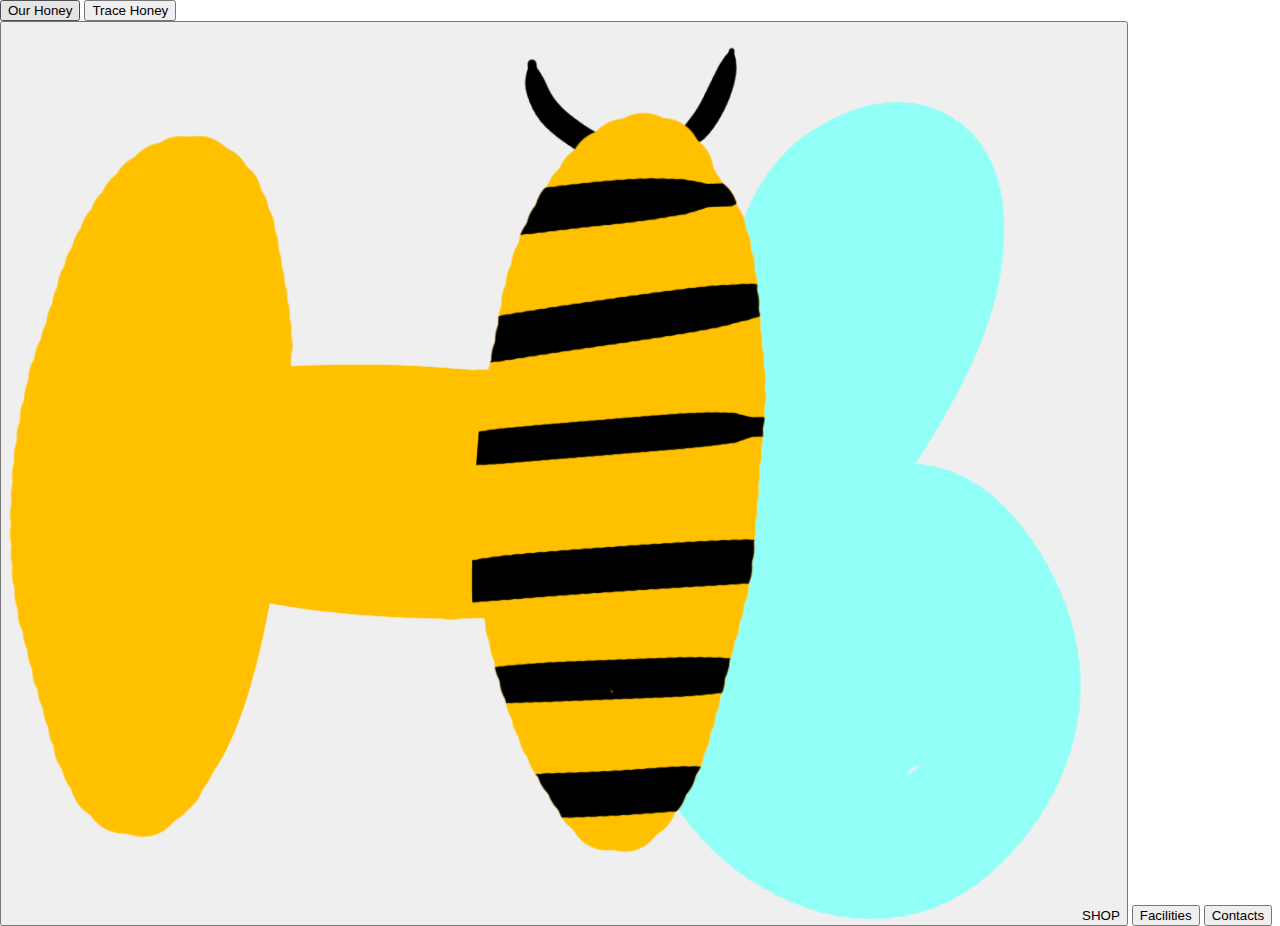
==== index.html @ 5f704611 "articolo" ====
<!DOCTYPE html>
<html lang="en">

<head>
    <meta charset="UTF-8">
    <meta name="viewport" content="width=device-width, initial-scale=1.0">
    <link rel="stylesheet" href="./assets/reset.css">
    <title>Document</title>
</head>

<body>
    <header>
        <div id="navBar">
            <button id="b1">Our Honey</button>
            <button id="b2">Trace Honey</button>

            <button id="b3"><img id="logoImg" src="../assets/imgs/logo.png">SHOP</button>

            <button id="b4">Facilities</button>
            <button id="b5">Contacts</button>
        </div>
    </header>

</body>

</html>
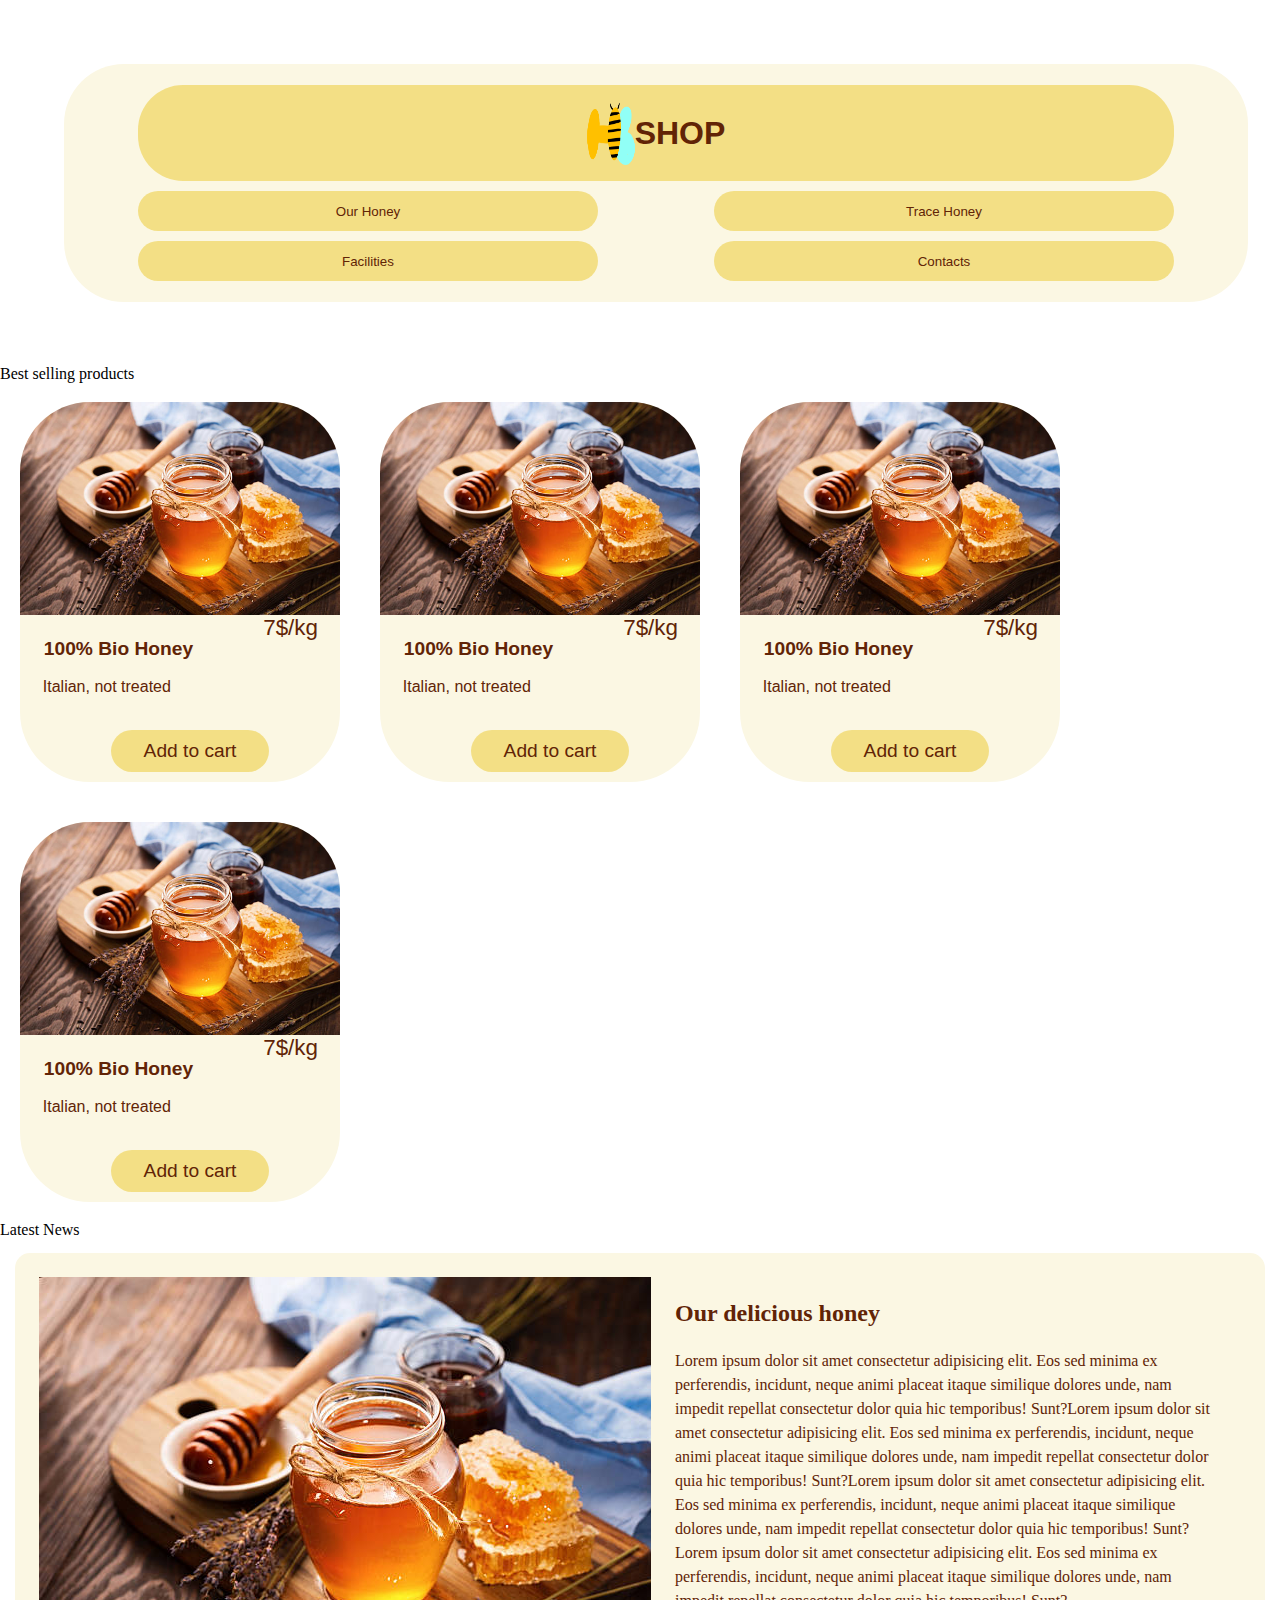
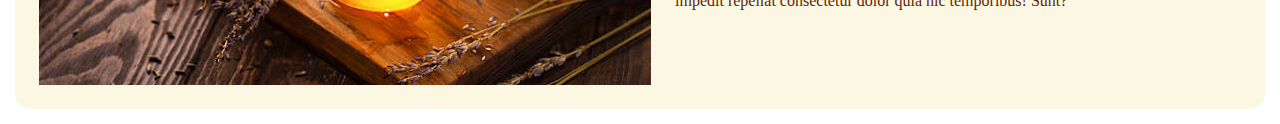
==== commit f4c54239: "a" ====
--- a/index.html
+++ b/index.html
@@ -5,22 +5,111 @@
     <meta charset="UTF-8">
     <meta name="viewport" content="width=device-width, initial-scale=1.0">
     <link rel="stylesheet" href="./assets/reset.css">
+    <link rel="stylesheet" href="./assets/styòe.css">
     <title>Document</title>
 </head>
 
 <body>
     <header>
         <div id="navBar">
+            <button id="b3"><img id="logoImg" src="../assets/imgs/logo.png">SHOP</button>
+
             <button id="b1">Our Honey</button>
             <button id="b2">Trace Honey</button>
 
-            <button id="b3"><img id="logoImg" src="../assets/imgs/logo.png">SHOP</button>
 
             <button id="b4">Facilities</button>
             <button id="b5">Contacts</button>
         </div>
     </header>
 
+    <main>
+        <h1>Best selling products</h1>
+        <div id="shopWrap">
+
+            <div id="productCard">
+                <img src="../assets/imgs/honey.jpg">
+                <div>
+                    <div>
+                        <h6>100% Bio Honey</h6>
+                        <p>Italian, not treated</p>
+                    </div>
+                    <span>7$/kg</span>
+                </div>
+                <div>
+                    <button>Add to cart</button>
+                </div>
+            </div>
+            <div id="productCard">
+                <img src="../assets/imgs/honey.jpg">
+                <div>
+                    <div>
+                        <h6>100% Bio Honey</h6>
+                        <p>Italian, not treated</p>
+                    </div>
+                    <span>7$/kg</span>
+                </div>
+                <div>
+                    <button>Add to cart</button>
+                </div>
+            </div>
+            <div id="productCard">
+                <img src="../assets/imgs/honey.jpg">
+                <div>
+                    <div>
+                        <h6>100% Bio Honey</h6>
+                        <p>Italian, not treated</p>
+                    </div>
+                    <span>7$/kg</span>
+                </div>
+                <div>
+                    <button>Add to cart</button>
+                </div>
+            </div>
+            <div id="productCard">
+                <img src="../assets/imgs/honey.jpg">
+                <div>
+                    <div>
+                        <h6>100% Bio Honey</h6>
+                        <p>Italian, not treated</p>
+                    </div>
+                    <span>7$/kg</span>
+                </div>
+                <div>
+                    <button>Add to cart</button>
+                </div>
+            </div>
+        </div>
+        <h1>Latest News</h1>
+        <div id="flexible">
+            <img src="../assets/imgs/honey.jpg">
+            <div id="testo">
+                <h5>Our delicious honey</h5>
+                <p>Lorem ipsum dolor sit amet consectetur adipisicing elit. Eos sed minima ex perferendis, incidunt,
+                    neque
+                    animi
+                    placeat itaque similique dolores unde, nam impedit repellat consectetur dolor quia hic temporibus!
+                    Sunt?Lorem ipsum dolor sit amet consectetur adipisicing elit. Eos sed minima ex perferendis,
+                    incidunt,
+                    neque
+                    animi
+                    placeat itaque similique dolores unde, nam impedit repellat consectetur dolor quia hic temporibus!
+                    Sunt?Lorem ipsum dolor sit amet consectetur adipisicing elit. Eos sed minima ex perferendis,
+                    incidunt,
+                    neque
+                    animi
+                    placeat itaque similique dolores unde, nam impedit repellat consectetur dolor quia hic temporibus!
+                    Sunt?Lorem ipsum dolor sit amet consectetur adipisicing elit. Eos sed minima ex perferendis,
+                    incidunt,
+                    neque
+                    animi
+                    placeat itaque similique dolores unde, nam impedit repellat consectetur dolor quia hic temporibus!
+                    Sunt?
+                </p>
+            </div>
+        </div>
+    </main>
+
 </body>
 
 </html>--- a/assets/styòe.css
+++ b/assets/styòe.css
@@ -0,0 +1,198 @@
+@media screen and (min-width: 769px) {
+    #shopWrap {
+        display: flex;
+        flex-wrap: wrap;
+    }
+}
+
+#productCard {
+    background-color: #FBF7E3;
+    width: 320px;
+    margin: 20px;
+    border-radius: 70px;
+    min-height: 380px;
+    overflow: hidden;
+    display: flex;
+    flex-direction: column;
+
+}
+
+#productCard img {
+    width: 100%;
+}
+
+#productCard div {
+    display: flex;
+    justify-content: space-between;
+    margin: 2px;
+}
+
+#productCard div div p,
+#productCard div div h6,
+#productCard div span,
+#productCard div button {
+    color: #612406;
+    font-family: sans-serif;
+}
+
+#productCard div {
+    flex-grow: 1;
+}
+
+#productCard div div h6 {
+    font-size: 1.2em;
+    font-weight: 600;
+    padding: 1px;
+}
+
+#productCard div span {}
+
+
+#productCard div div {
+    display: flex;
+    flex-direction: column;
+    justify-content: space-evenly;
+    margin-left: 1.3em;
+}
+
+#productCard div span {
+    width: 30%;
+
+    text-align: center;
+    font-size: 1.4rem;
+}
+
+#productCard div {
+    position: relative;
+    min-height: 60px;
+}
+
+#productCard div button {
+    position: absolute;
+    left: 50%;
+    transform: translateX(-50%);
+    font-size: 1.2em;
+    border-radius: 30px;
+    padding: 10px;
+    margin: 10px;
+    background-color: #F3DF85;
+    border: 0;
+    width: 50%;
+}
+
+#logoImg {
+    width: 4rem;
+    height: 4rem;
+}
+
+#navBar {
+    padding: 1em;
+    display: flex;
+    justify-content: space-around;
+    background-color: #FBF7E3;
+    border-radius: 60px;
+    width: 90%;
+    margin: 5%;
+    flex-wrap: wrap;
+}
+
+
+#logoImg {
+    width: 3rem;
+}
+
+#navBar button {
+    display: flex;
+    justify-content: center;
+    align-items: center;
+    border: 0;
+    padding: 1.5em;
+    color: #612406;
+    background-color: #F3DF85;
+    border-radius: 45px;
+    height: 2em;
+    margin: 5px;
+    width: 40%;
+}
+
+#b3 {
+    padding: 6em;
+    width: 90% !important;
+    height: 3em !important;
+    font-weight: 600;
+    font-size: 2em;
+}
+
+#testo {
+    order: 1;
+    width: 100%;
+
+}
+
+#flexible {
+    background-color: #FBF7E3;
+    padding: 1.5em;
+    border-radius: 15px;
+    display: flex;
+    flex-direction: column;
+    color: #612406;
+    max-width: 350px;
+    margin: 10px auto 0 auto;
+}
+
+#testo {
+    order: 1;
+}
+
+@media screen and (min-width: 768px) {
+    #flexible {
+        background-color: #FBF7E3;
+        padding: 1.5em;
+        border-radius: 15px;
+        display: flex;
+        flex-direction: column;
+        color: #612406;
+        max-width: 9999px;
+        margin: 15px;
+
+    }
+
+    #testo {
+        order: 2;
+    }
+
+}
+
+
+@media screen and (min-width: 1200px) {
+    #flexible {
+        background-color: #FBF7E3;
+        padding: 1.5em;
+        border-radius: 15px;
+        display: flex;
+        flex-direction: row;
+        color: #612406;
+        max-width: 9999px;
+
+    }
+
+    #testo {
+        order: 2;
+    }
+
+}
+
+
+#flexible div {
+    padding: 1.5em;
+}
+
+#flexible div p {
+    line-height: 1.5em;
+}
+
+#flexible div h5 {
+    font-size: 1.5em;
+    padding-bottom: 1em;
+    font-weight: 600;
+}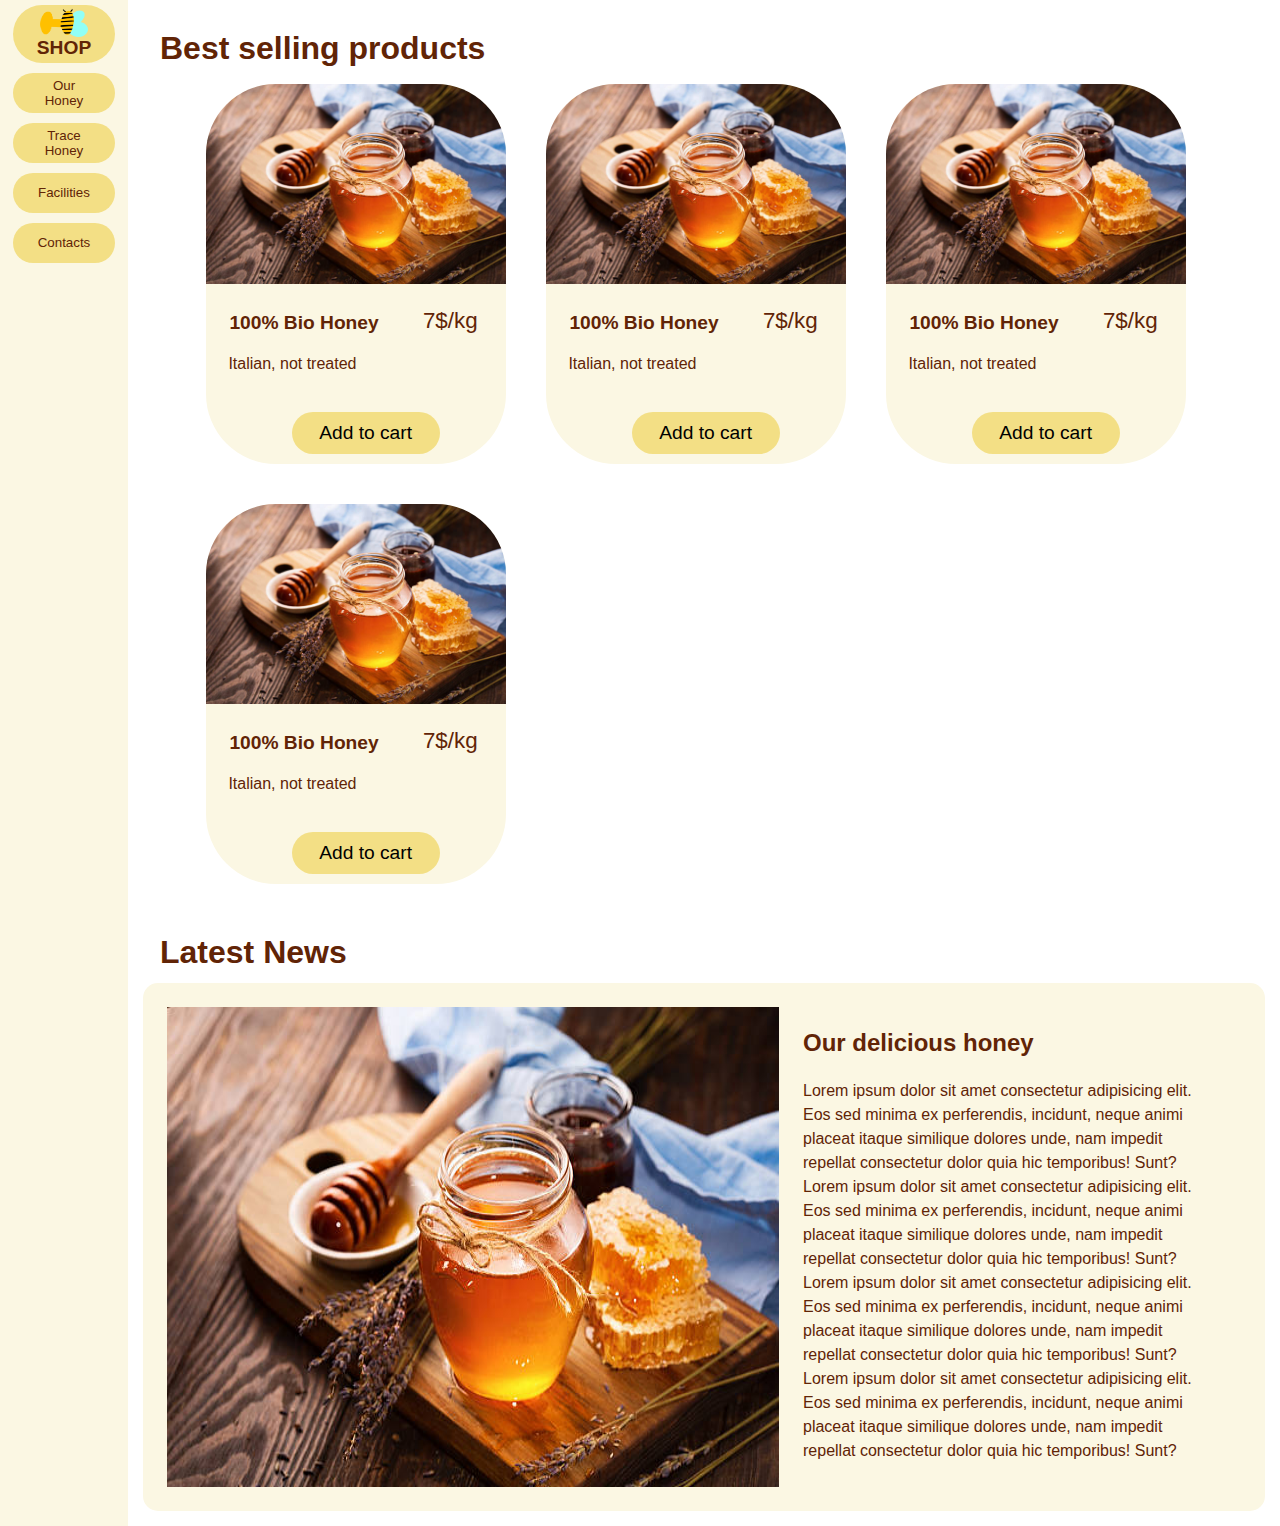
==== commit 374a75cb: "Correzione url index" ====
--- a/index.html
+++ b/index.html
@@ -12,7 +12,7 @@
 <body>
     <header>
         <div id="navBar">
-            <button id="b3"><img id="logoImg" src="../assets/imgs/logo.png">SHOP</button>
+            <button id="b3"><img id="logoImg" src="./assets/imgs/logo.png">SHOP</button>
 
             <button id="b1">Our Honey</button>
             <button id="b2">Trace Honey</button>
@@ -28,7 +28,7 @@
         <div id="shopWrap">
 
             <div id="productCard">
-                <img src="../assets/imgs/honey.jpg">
+                <img src="./assets/imgs/honey.jpg">
                 <div>
                     <div>
                         <h6>100% Bio Honey</h6>
@@ -41,7 +41,7 @@
                 </div>
             </div>
             <div id="productCard">
-                <img src="../assets/imgs/honey.jpg">
+                <img src="./assets/imgs/honey.jpg">
                 <div>
                     <div>
                         <h6>100% Bio Honey</h6>
@@ -54,7 +54,7 @@
                 </div>
             </div>
             <div id="productCard">
-                <img src="../assets/imgs/honey.jpg">
+                <img src="./assets/imgs/honey.jpg">
                 <div>
                     <div>
                         <h6>100% Bio Honey</h6>
@@ -67,7 +67,7 @@
                 </div>
             </div>
             <div id="productCard">
-                <img src="../assets/imgs/honey.jpg">
+                <img src="./assets/imgs/honey.jpg">
                 <div>
                     <div>
                         <h6>100% Bio Honey</h6>
@@ -82,7 +82,7 @@
         </div>
         <h1>Latest News</h1>
         <div id="flexible">
-            <img src="../assets/imgs/honey.jpg">
+            <img src="./assets/imgs/honey.jpg">
             <div id="testo">
                 <h5>Our delicious honey</h5>
                 <p>Lorem ipsum dolor sit amet consectetur adipisicing elit. Eos sed minima ex perferendis, incidunt,
--- a/assets/styòe.css
+++ b/assets/styòe.css
@@ -1,13 +1,34 @@
-@media screen and (min-width: 769px) {
-    #shopWrap {
-        display: flex;
-        flex-wrap: wrap;
-    }
+#shopWrap {
+    display: flex;
+    flex-wrap: wrap;
+    margin: 0 auto;
+    margin-left: 5%;
+    margin-right: 5%;
+}
+
+
+
+
+/* #shopWrap,
+#flexible {
+    margin: 0 auto;
+} */
+
+body {
+    color: #612406;
+    font-family: sans-serif;
+    position: relative;
+}
+
+h1 {
+    font-size: 2em;
+    font-weight: 600;
+    margin: 1em 0 0 1em;
 }
 
 #productCard {
     background-color: #FBF7E3;
-    width: 320px;
+    width: 300px;
     margin: 20px;
     border-radius: 70px;
     min-height: 380px;
@@ -27,14 +48,6 @@
     margin: 2px;
 }
 
-#productCard div div p,
-#productCard div div h6,
-#productCard div span,
-#productCard div button {
-    color: #612406;
-    font-family: sans-serif;
-}
-
 #productCard div {
     flex-grow: 1;
 }
@@ -45,9 +58,6 @@
     padding: 1px;
 }
 
-#productCard div span {}
-
-
 #productCard div div {
     display: flex;
     flex-direction: column;
@@ -57,7 +67,8 @@
 
 #productCard div span {
     width: 30%;
-
+    margin-top: 5%;
+    padding: 3%;
     text-align: center;
     font-size: 1.4rem;
 }
@@ -91,11 +102,11 @@
     justify-content: space-around;
     background-color: #FBF7E3;
     border-radius: 60px;
-    width: 90%;
-    margin: 5%;
+    width: 95%;
     flex-wrap: wrap;
 }
 
+#shopWrap {}
 
 #logoImg {
     width: 3rem;
@@ -123,10 +134,101 @@
     font-size: 2em;
 }
 
+@media screen and (min-width: 577px) {
+    #navBar {
+        padding: 0;
+        display: flex;
+        background-color: #FBF7E3;
+        border-radius: 0;
+        width: 100%;
+        margin: 0%;
+        flex-wrap: wrap;
+        align-items: center;
+    }
+
+    #navBar button {
+        display: flex;
+        justify-content: center;
+        align-items: center;
+        border: 0;
+        padding: 1.5em;
+        height: 2em;
+        margin: 5px;
+        width: 16%;
+    }
+
+    #b4,
+    #b5 {
+        order: 2 !important;
+    }
+
+    #b3 {
+        border: 0;
+        padding: 1.5em !important;
+        height: 2em !important;
+        margin: 5px !important;
+        width: 16% !important;
+        order: 1 !important;
+        font-size: 1.3em;
+    }
+
+    #logoImg {
+        height: 1.5em !important;
+    }
+}
+
+@media screen and (min-width: 769px) {
+    body {
+        display: flex;
+    }
+
+    #navBar {
+        padding: 0;
+        display: flex;
+        flex-direction: column;
+        justify-content: flex-start;
+        background-color: #FBF7E3;
+        border-radius: 0;
+        height: 100%;
+        width: 10vw;
+        margin: 0%;
+        flex-wrap: wrap;
+    }
+
+    #navBar button {
+        display: flex;
+        flex-direction: column;
+        justify-content: center;
+        align-items: center;
+        border: 0;
+        padding: 1.5em;
+        color: #612406;
+        background-color: #F3DF85;
+        border-radius: 45px;
+        height: 2em;
+        margin: 5px 5%;
+        width: 80%;
+        order: 0 !important;
+
+    }
+
+    #b3 {
+        width: 80% !important;
+        margin: 5px 5%;
+        font-size: 1.2em;
+        height: 2em !important;
+        padding: 1.5em !important;
+        order: 1;
+        display: flex;
+        flex-direction: row;
+    }
+
+
+}
+
 #testo {
     order: 1;
     width: 100%;
-
 }
 
 #flexible {
